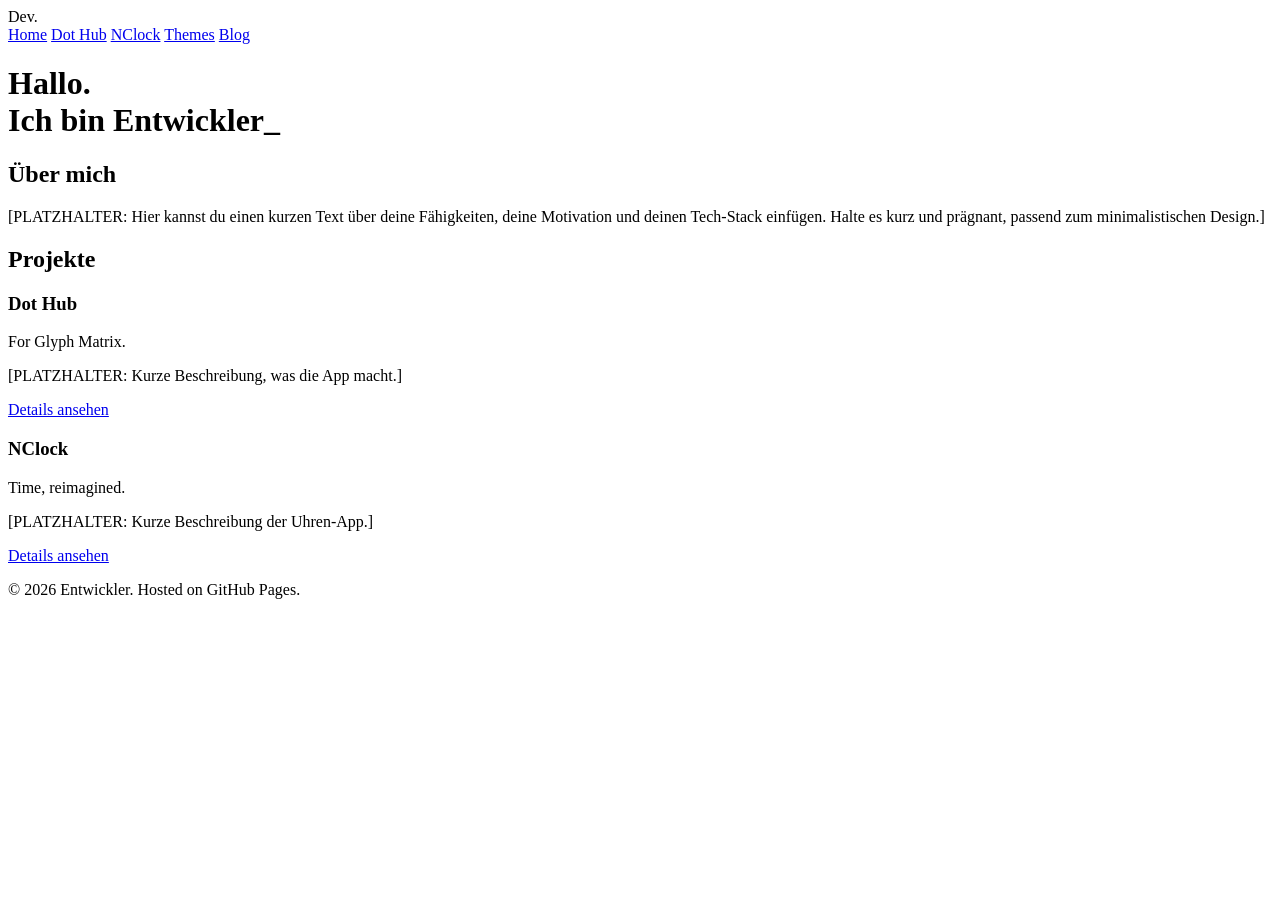
==== index.html @ e335de73 "Add initial HTML structure for developer portfolio" ====
<!DOCTYPE html>
<html lang="de">
<head>
    <meta charset="UTF-8">
    <meta name="viewport" content="width=device-width, initial-scale=1.0">
    <title>Dev Portfolio | Nothing Style</title>
    <link href="https://fonts.googleapis.com/css2?family=Space+Mono:wght@400;700&display=swap" rel="stylesheet">
    <link rel="stylesheet" href="style.css">
</head>
<body>
    <div class="container">
        <header>
            <div class="logo">Dev<span>.</span></div>
            <nav>
                <a href="index.html">Home</a>
                <a href="dot-hub.html">Dot Hub</a>
                <a href="nclock.html">NClock</a>
                <a href="themes.html">Themes</a>
                <a href="blog.html">Blog</a>
            </nav>
        </header>

        <main>
            <h1>Hallo. <br>Ich bin Entwickler<span class="accent">_</span></h1>
            
            <section id="about">
                <h2>Über mich</h2>
                <p>[PLATZHALTER: Hier kannst du einen kurzen Text über deine Fähigkeiten, deine Motivation und deinen Tech-Stack einfügen. Halte es kurz und prägnant, passend zum minimalistischen Design.]</p>
            </section>

            <section id="projects">
                <h2>Projekte</h2>
                <div class="grid">
                    <div class="card">
                        <h3>Dot Hub</h3>
                        <p>For Glyph Matrix.</p>
                        <p>[PLATZHALTER: Kurze Beschreibung, was die App macht.]</p>
                        <a href="dot-hub.html" class="btn">Details ansehen</a>
                    </div>
                    
                    <div class="card">
                        <h3>NClock</h3>
                        <p>Time, reimagined.</p>
                        <p>[PLATZHALTER: Kurze Beschreibung der Uhren-App.]</p>
                        <a href="nclock.html" class="btn">Details ansehen</a>
                    </div>
                </div>
            </section>
        </main>

        <footer>
            <p>© 2026 Entwickler. Hosted on GitHub Pages.</p>
        </footer>
    </div>
</body>
</html>
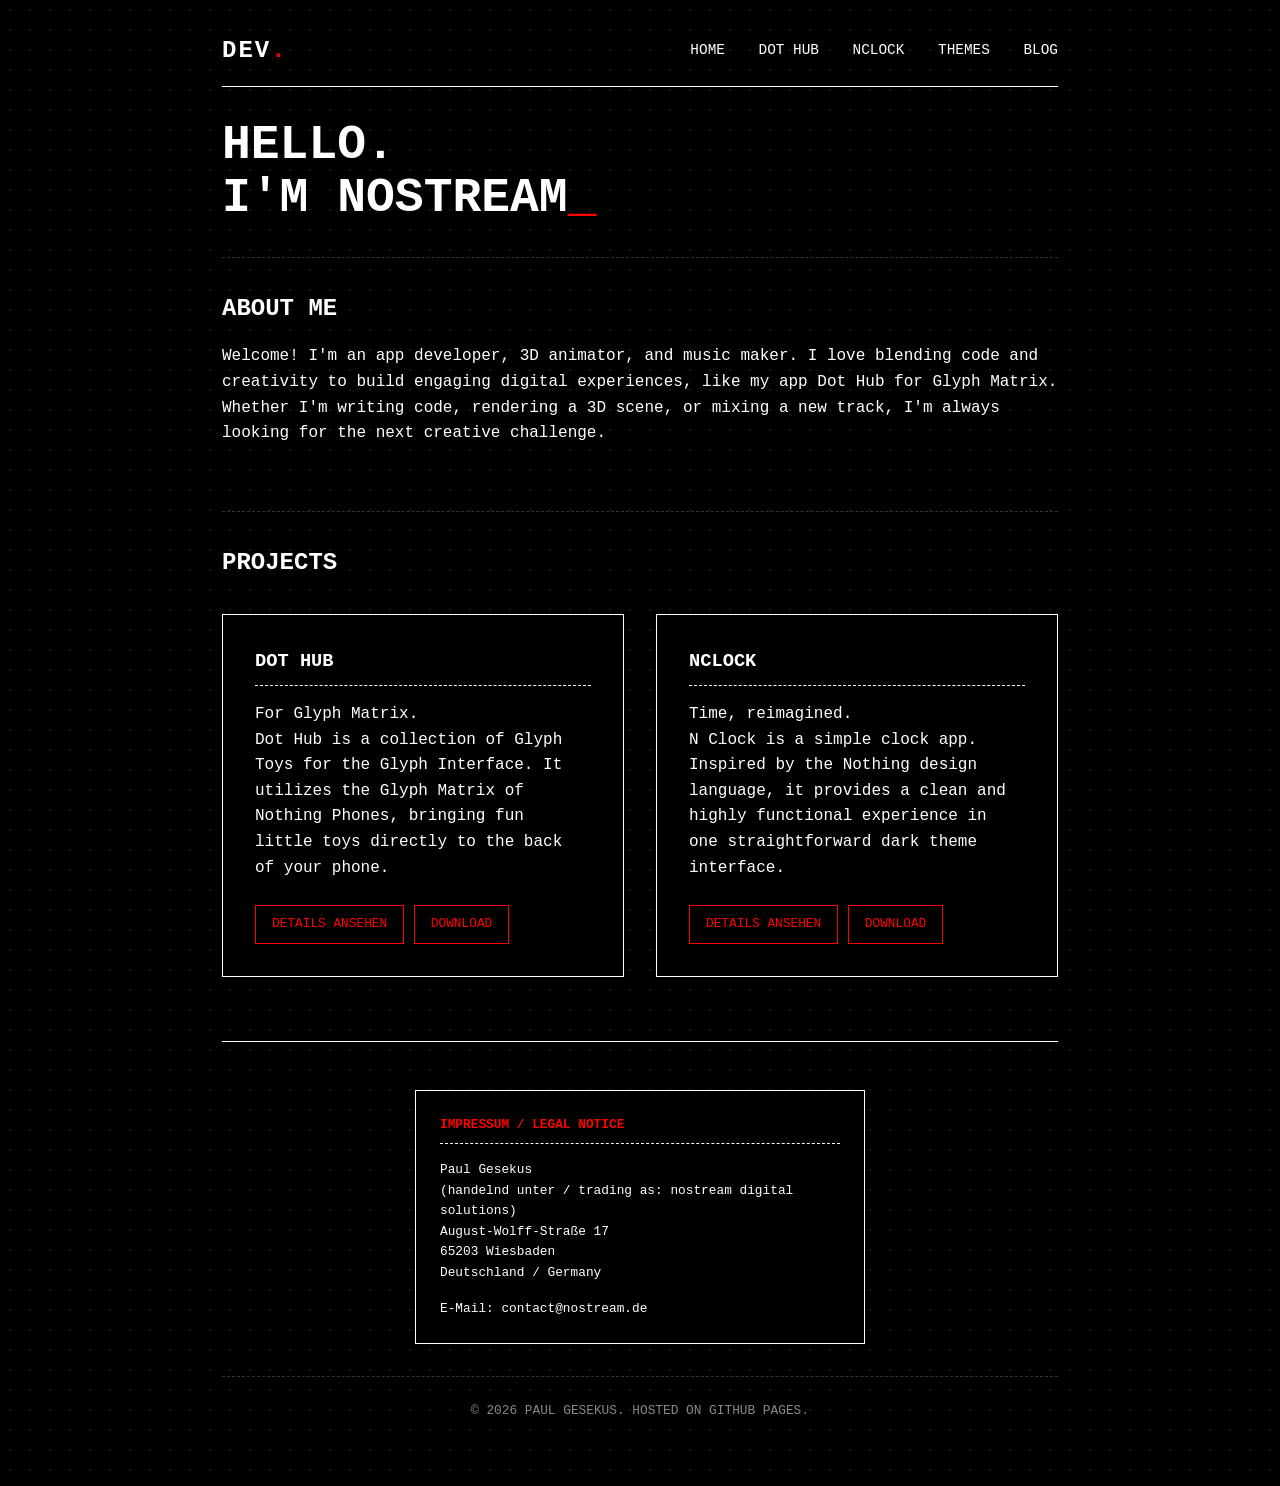
==== commit 2c07abb6: "Update content to English, populate details, and add footer imprint with styles" ====
--- a/index.html
+++ b/index.html
@@ -5,7 +5,7 @@
     <meta name="viewport" content="width=device-width, initial-scale=1.0">
     <title>Dev Portfolio | Nothing Style</title>
     <link href="https://fonts.googleapis.com/css2?family=Space+Mono:wght@400;700&display=swap" rel="stylesheet">
-    <link rel="stylesheet" href="style.css">
+    <link rel="stylesheet" href="stylesheet.css">
 </head>
 <body>
     <div class="container">
@@ -21,35 +21,54 @@
         </header>
 
         <main>
-            <h1>Hallo. <br>Ich bin Entwickler<span class="accent">_</span></h1>
+            <h1>Hello. <br>I'm nostream<span class="accent">_</span></h1>
             
             <section id="about">
-                <h2>Über mich</h2>
-                <p>[PLATZHALTER: Hier kannst du einen kurzen Text über deine Fähigkeiten, deine Motivation und deinen Tech-Stack einfügen. Halte es kurz und prägnant, passend zum minimalistischen Design.]</p>
+                <h2>About me</h2>
+                <p>Welcome! I'm an app developer, 3D animator, and music maker. I love blending code and creativity to build engaging digital experiences, like my app Dot Hub for Glyph Matrix. Whether I'm writing code, rendering a 3D scene, or mixing a new track, I'm always looking for the next creative challenge.</p>
             </section>
 
             <section id="projects">
-                <h2>Projekte</h2>
+                <h2>Projects</h2>
                 <div class="grid">
                     <div class="card">
                         <h3>Dot Hub</h3>
                         <p>For Glyph Matrix.</p>
-                        <p>[PLATZHALTER: Kurze Beschreibung, was die App macht.]</p>
+                        <p>Dot Hub is a collection of Glyph Toys for the Glyph Interface. It utilizes the Glyph Matrix of Nothing Phones, bringing fun little toys directly to the back of your phone.</p>
                         <a href="dot-hub.html" class="btn">Details ansehen</a>
+                        <a href="https://play.google.com/store/apps/details?id=com.gesekus.dothub" class="btn">Download</a>
                     </div>
                     
                     <div class="card">
                         <h3>NClock</h3>
                         <p>Time, reimagined.</p>
-                        <p>[PLATZHALTER: Kurze Beschreibung der Uhren-App.]</p>
+                        <p>N Clock is a simple clock app. Inspired by the Nothing design language, it provides a clean and highly functional experience in one straightforward dark theme interface.
+                        </p>
                         <a href="nclock.html" class="btn">Details ansehen</a>
+                        <a href="https://play.google.com/store/apps/details?id=de.nostream.nclock" class="btn">Download</a>
                     </div>
                 </div>
             </section>
         </main>
 
         <footer>
-            <p>© 2026 Entwickler. Hosted on GitHub Pages.</p>
+            <div class="imprint">
+                <strong>Impressum / Legal Notice</strong>
+                <p>
+                    Paul Gesekus<br>
+                    (handelnd unter / trading as: nostream digital solutions)<br>
+                    August-Wolff-Straße 17<br>
+                    65203 Wiesbaden<br>
+                    Deutschland / Germany
+                </p>
+                <p style="margin-top: 1rem;">
+                    E-Mail: <a href="mailto:contact@nostream.de">contact@nostream.de</a>
+                </p>
+            </div>
+
+            <div class="footer-copyright">
+                <p>© 2026 Paul Gesekus. Hosted on GitHub Pages.</p>
+            </div>
         </footer>
     </div>
 </body>
--- a/stylesheet.css
+++ b/stylesheet.css
@@ -0,0 +1,186 @@
+:root {
+    --bg-color: #000000;
+    --fg-color: #ffffff;
+    --accent-color: #ff0000;
+    --dot-color: #1a1a1a;
+    --font-main: 'Space Mono', monospace;
+}
+
+* {
+    box-sizing: border-box;
+    margin: 0;
+    padding: 0;
+}
+
+body {
+    background-color: var(--bg-color);
+    /* Minimalistisches Punktmuster für den Nothing-Vibe */
+    background-image: radial-gradient(var(--dot-color) 1px, transparent 1px);
+    background-size: 20px 20px;
+    color: var(--fg-color);
+    font-family: var(--font-main);
+    line-height: 1.6;
+}
+
+.container {
+    max-width: 900px;
+    margin: 0 auto;
+    padding: 2rem;
+}
+
+header {
+    border-bottom: 1px solid var(--fg-color);
+    padding-bottom: 1rem;
+    margin-bottom: 2rem;
+    display: flex;
+    justify-content: space-between;
+    align-items: center;
+}
+
+.logo {
+    font-size: 1.5rem;
+    font-weight: 700;
+    text-transform: uppercase;
+    letter-spacing: 2px;
+}
+
+.logo span {
+    color: var(--accent-color);
+}
+
+nav a {
+    color: var(--fg-color);
+    text-decoration: none;
+    margin-left: 1.5rem;
+    text-transform: uppercase;
+    font-size: 0.9rem;
+    transition: color 0.3s ease;
+}
+
+nav a:hover {
+    color: var(--accent-color);
+}
+
+h1, h2, h3 {
+    text-transform: uppercase;
+    margin-bottom: 1rem;
+    font-weight: 700;
+}
+
+h1 {
+    font-size: 3rem;
+    line-height: 1.1;
+    margin-bottom: 2rem;
+}
+
+.accent {
+    color: var(--accent-color);
+}
+
+/* Grid für Projekte */
+.grid {
+    display: grid;
+    grid-template-columns: 1fr 1fr;
+    gap: 2rem;
+    margin-top: 2rem;
+    margin-bottom: 4rem;
+}
+
+.card {
+    border: 1px solid var(--fg-color);
+    padding: 2rem;
+    background-color: var(--bg-color);
+    transition: all 0.3s ease;
+}
+
+.card:hover {
+    border-color: var(--accent-color);
+    transform: translateY(-5px);
+}
+
+.card h3 {
+    border-bottom: 1px dashed var(--fg-color);
+    padding-bottom: 0.5rem;
+}
+
+.btn {
+    display: inline-block;
+    margin-top: 1.5rem;
+    padding: 0.5rem 1rem;
+    border: 1px solid var(--accent-color);
+    color: var(--accent-color);
+    text-decoration: none;
+    text-transform: uppercase;
+    font-size: 0.8rem;
+    transition: all 0.3s ease;
+}
+
+.btn:hover {
+    background-color: var(--accent-color);
+    color: var(--bg-color);
+}
+
+section {
+    margin-bottom: 4rem;
+    border-top: 1px dashed #333;
+    padding-top: 2rem;
+}
+
+footer {
+    text-align: center;
+    border-top: 1px solid var(--fg-color);
+    padding: 3rem 0 2rem 0;
+    margin-top: 4rem;
+    font-size: 0.8rem;
+}
+
+.imprint {
+    text-align: left;
+    max-width: 450px;
+    margin: 0 auto 2rem auto;
+    border: 1px solid var(--fg-color);
+    padding: 1.5rem;
+    text-transform: none; /* Bessere Lesbarkeit für Adressdaten */
+    background-color: var(--bg-color);
+}
+
+.imprint strong {
+    text-transform: uppercase;
+    color: var(--accent-color);
+    display: block;
+    margin-bottom: 1rem;
+    border-bottom: 1px dashed var(--fg-color);
+    padding-bottom: 0.5rem;
+}
+
+.imprint a {
+    color: var(--fg-color);
+    text-decoration: none;
+    transition: color 0.3s ease;
+}
+
+.imprint a:hover {
+    color: var(--accent-color);
+}
+
+.footer-copyright {
+    text-transform: uppercase;
+    border-top: 1px dashed #333;
+    padding-top: 1.5rem;
+    color: #888;
+}
+
+@media (max-width: 768px) {
+    .grid {
+        grid-template-columns: 1fr;
+    }
+    header {
+        flex-direction: column;
+        align-items: flex-start;
+        gap: 1rem;
+    }
+    nav a {
+        margin-left: 0;
+        margin-right: 1.5rem;
+    }
+}
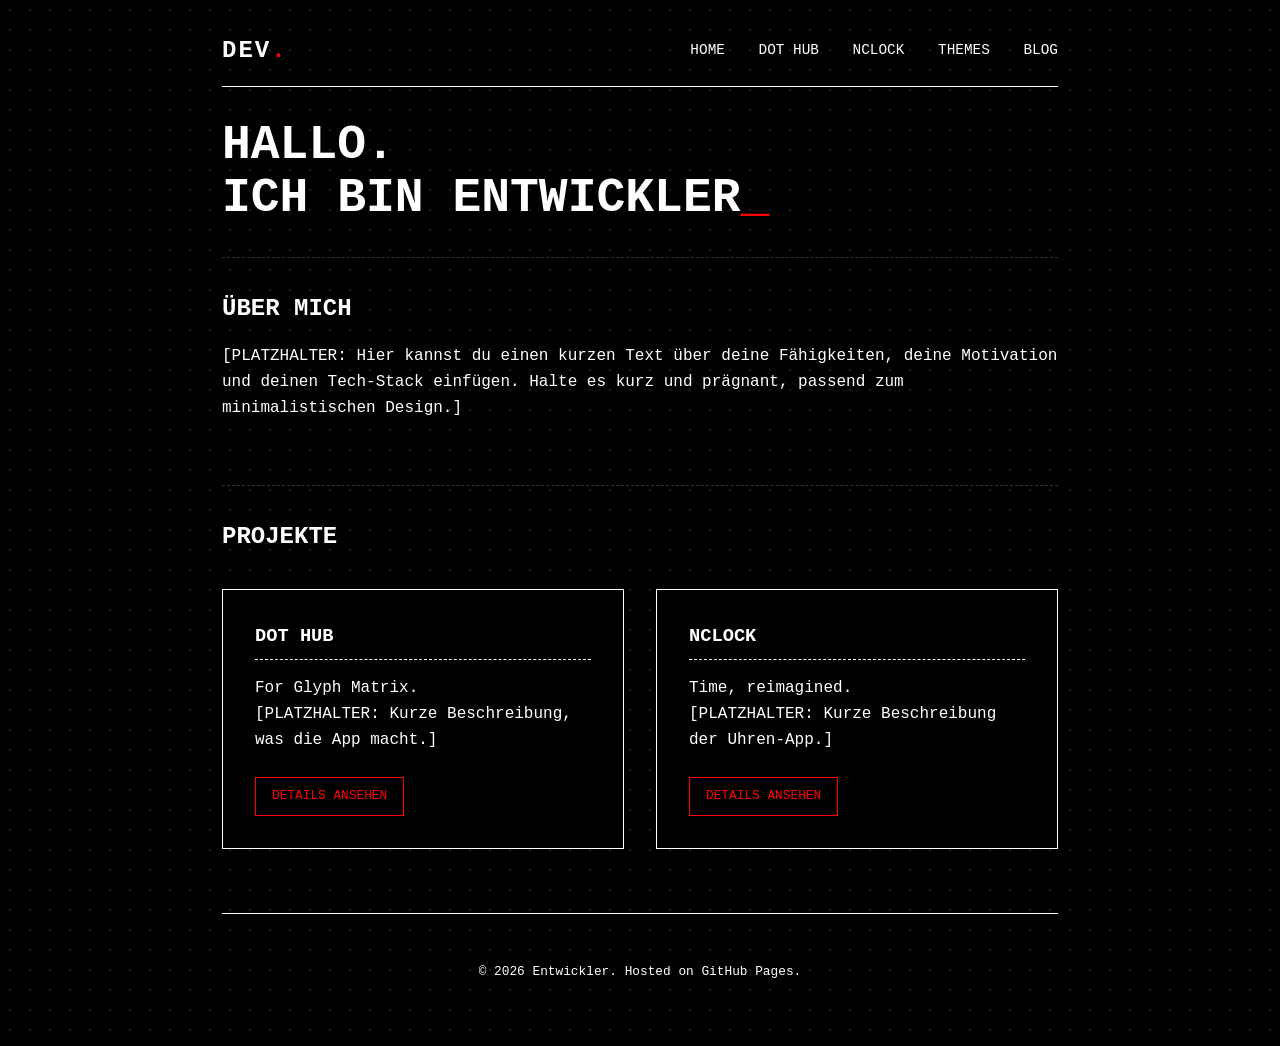
==== commit e1e4994e: "Merge pull request #1 from pgsk33/patch-1 Add opening body tag in index.html" ====
--- a/index.html
+++ b/index.html
@@ -7,6 +7,7 @@
     <link href="https://fonts.googleapis.com/css2?family=Space+Mono:wght@400;700&display=swap" rel="stylesheet">
     <link rel="stylesheet" href="stylesheet.css">
 </head>
+    
 <body>
     <div class="container">
         <header>
@@ -21,54 +22,35 @@
         </header>
 
         <main>
-            <h1>Hello. <br>I'm nostream<span class="accent">_</span></h1>
+            <h1>Hallo. <br>Ich bin Entwickler<span class="accent">_</span></h1>
             
             <section id="about">
-                <h2>About me</h2>
-                <p>Welcome! I'm an app developer, 3D animator, and music maker. I love blending code and creativity to build engaging digital experiences, like my app Dot Hub for Glyph Matrix. Whether I'm writing code, rendering a 3D scene, or mixing a new track, I'm always looking for the next creative challenge.</p>
+                <h2>Über mich</h2>
+                <p>[PLATZHALTER: Hier kannst du einen kurzen Text über deine Fähigkeiten, deine Motivation und deinen Tech-Stack einfügen. Halte es kurz und prägnant, passend zum minimalistischen Design.]</p>
             </section>
 
             <section id="projects">
-                <h2>Projects</h2>
+                <h2>Projekte</h2>
                 <div class="grid">
                     <div class="card">
                         <h3>Dot Hub</h3>
                         <p>For Glyph Matrix.</p>
-                        <p>Dot Hub is a collection of Glyph Toys for the Glyph Interface. It utilizes the Glyph Matrix of Nothing Phones, bringing fun little toys directly to the back of your phone.</p>
+                        <p>[PLATZHALTER: Kurze Beschreibung, was die App macht.]</p>
                         <a href="dot-hub.html" class="btn">Details ansehen</a>
-                        <a href="https://play.google.com/store/apps/details?id=com.gesekus.dothub" class="btn">Download</a>
                     </div>
                     
                     <div class="card">
                         <h3>NClock</h3>
                         <p>Time, reimagined.</p>
-                        <p>N Clock is a simple clock app. Inspired by the Nothing design language, it provides a clean and highly functional experience in one straightforward dark theme interface.
-                        </p>
+                        <p>[PLATZHALTER: Kurze Beschreibung der Uhren-App.]</p>
                         <a href="nclock.html" class="btn">Details ansehen</a>
-                        <a href="https://play.google.com/store/apps/details?id=de.nostream.nclock" class="btn">Download</a>
                     </div>
                 </div>
             </section>
         </main>
 
         <footer>
-            <div class="imprint">
-                <strong>Impressum / Legal Notice</strong>
-                <p>
-                    Paul Gesekus<br>
-                    (handelnd unter / trading as: nostream digital solutions)<br>
-                    August-Wolff-Straße 17<br>
-                    65203 Wiesbaden<br>
-                    Deutschland / Germany
-                </p>
-                <p style="margin-top: 1rem;">
-                    E-Mail: <a href="mailto:contact@nostream.de">contact@nostream.de</a>
-                </p>
-            </div>
-
-            <div class="footer-copyright">
-                <p>© 2026 Paul Gesekus. Hosted on GitHub Pages.</p>
-            </div>
+            <p>© 2026 Entwickler. Hosted on GitHub Pages.</p>
         </footer>
     </div>
 </body>
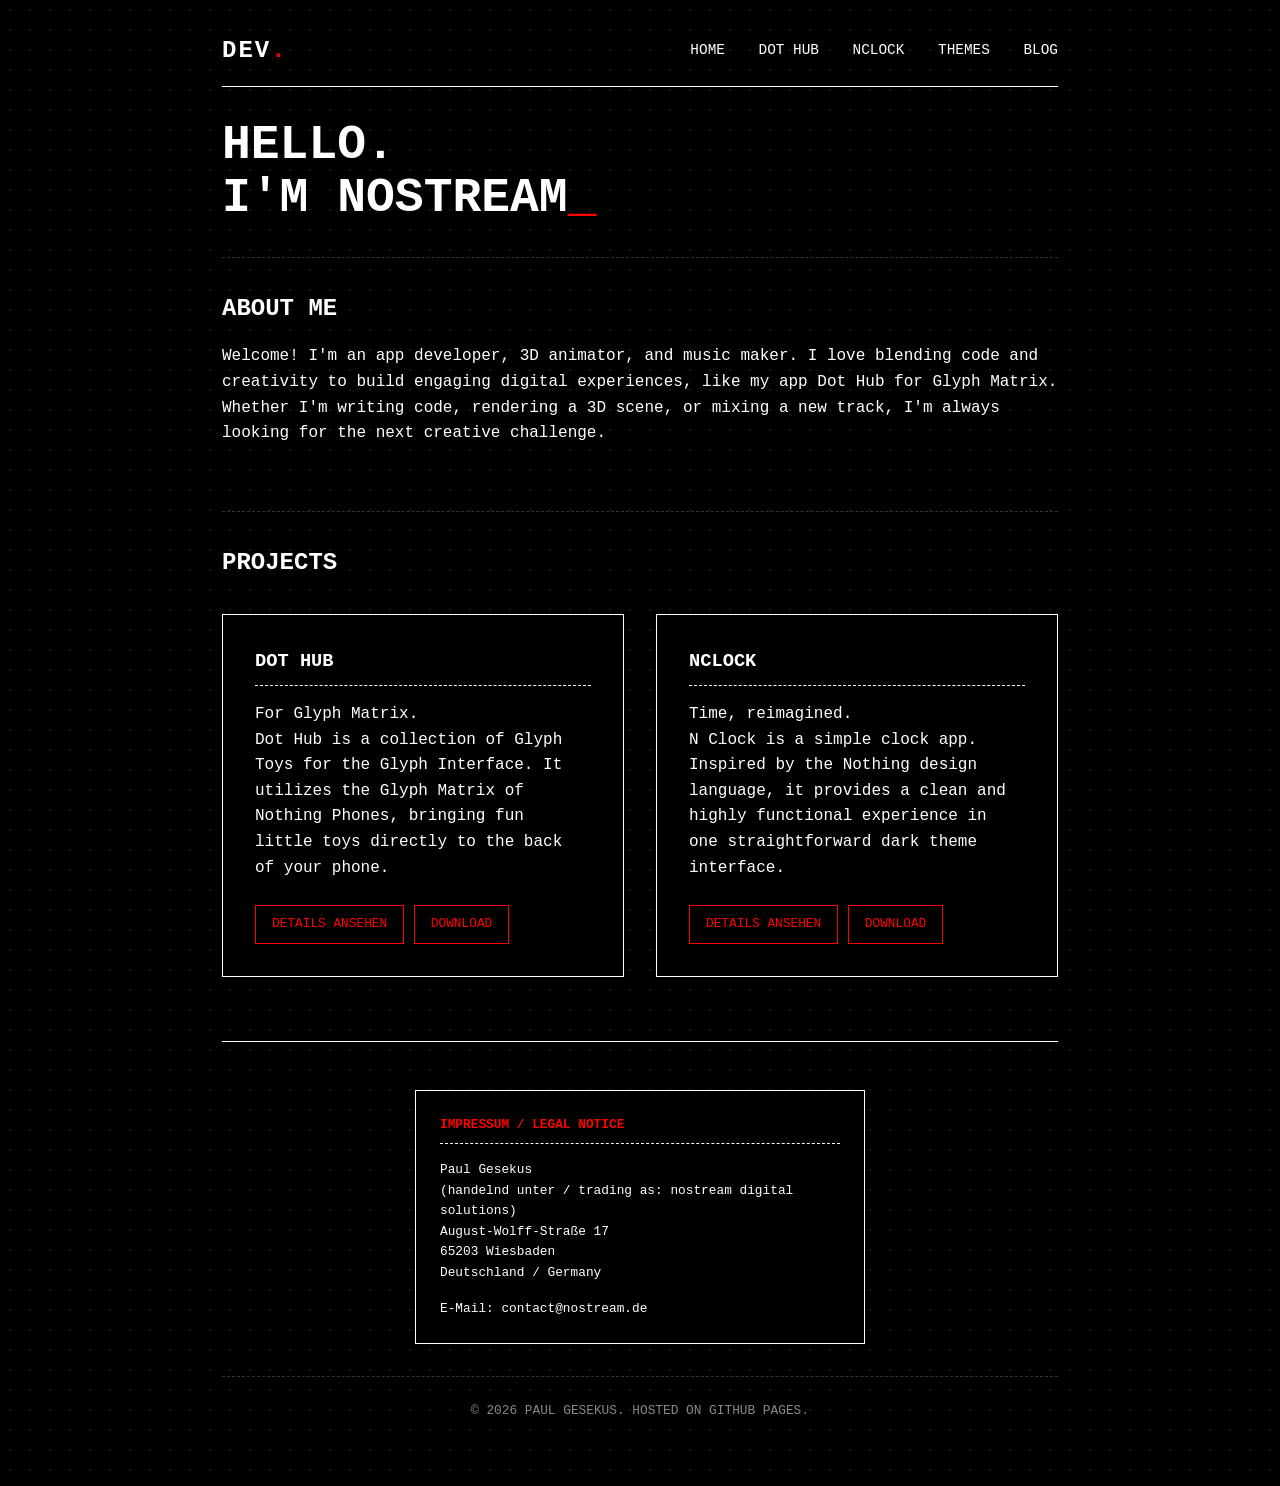
==== commit f0c0e40c: "Merge pull request #2 from pgsk33/main Update content to English, populate details, and add footer i" ====
--- a/index.html
+++ b/index.html
@@ -22,35 +22,54 @@
         </header>
 
         <main>
-            <h1>Hallo. <br>Ich bin Entwickler<span class="accent">_</span></h1>
+            <h1>Hello. <br>I'm nostream<span class="accent">_</span></h1>
             
             <section id="about">
-                <h2>Über mich</h2>
-                <p>[PLATZHALTER: Hier kannst du einen kurzen Text über deine Fähigkeiten, deine Motivation und deinen Tech-Stack einfügen. Halte es kurz und prägnant, passend zum minimalistischen Design.]</p>
+                <h2>About me</h2>
+                <p>Welcome! I'm an app developer, 3D animator, and music maker. I love blending code and creativity to build engaging digital experiences, like my app Dot Hub for Glyph Matrix. Whether I'm writing code, rendering a 3D scene, or mixing a new track, I'm always looking for the next creative challenge.</p>
             </section>
 
             <section id="projects">
-                <h2>Projekte</h2>
+                <h2>Projects</h2>
                 <div class="grid">
                     <div class="card">
                         <h3>Dot Hub</h3>
                         <p>For Glyph Matrix.</p>
-                        <p>[PLATZHALTER: Kurze Beschreibung, was die App macht.]</p>
+                        <p>Dot Hub is a collection of Glyph Toys for the Glyph Interface. It utilizes the Glyph Matrix of Nothing Phones, bringing fun little toys directly to the back of your phone.</p>
                         <a href="dot-hub.html" class="btn">Details ansehen</a>
+                        <a href="https://play.google.com/store/apps/details?id=com.gesekus.dothub" class="btn">Download</a>
                     </div>
                     
                     <div class="card">
                         <h3>NClock</h3>
                         <p>Time, reimagined.</p>
-                        <p>[PLATZHALTER: Kurze Beschreibung der Uhren-App.]</p>
+                        <p>N Clock is a simple clock app. Inspired by the Nothing design language, it provides a clean and highly functional experience in one straightforward dark theme interface.
+                        </p>
                         <a href="nclock.html" class="btn">Details ansehen</a>
+                        <a href="https://play.google.com/store/apps/details?id=de.nostream.nclock" class="btn">Download</a>
                     </div>
                 </div>
             </section>
         </main>
 
         <footer>
-            <p>© 2026 Entwickler. Hosted on GitHub Pages.</p>
+            <div class="imprint">
+                <strong>Impressum / Legal Notice</strong>
+                <p>
+                    Paul Gesekus<br>
+                    (handelnd unter / trading as: nostream digital solutions)<br>
+                    August-Wolff-Straße 17<br>
+                    65203 Wiesbaden<br>
+                    Deutschland / Germany
+                </p>
+                <p style="margin-top: 1rem;">
+                    E-Mail: <a href="mailto:contact@nostream.de">contact@nostream.de</a>
+                </p>
+            </div>
+
+            <div class="footer-copyright">
+                <p>© 2026 Paul Gesekus. Hosted on GitHub Pages.</p>
+            </div>
         </footer>
     </div>
 </body>
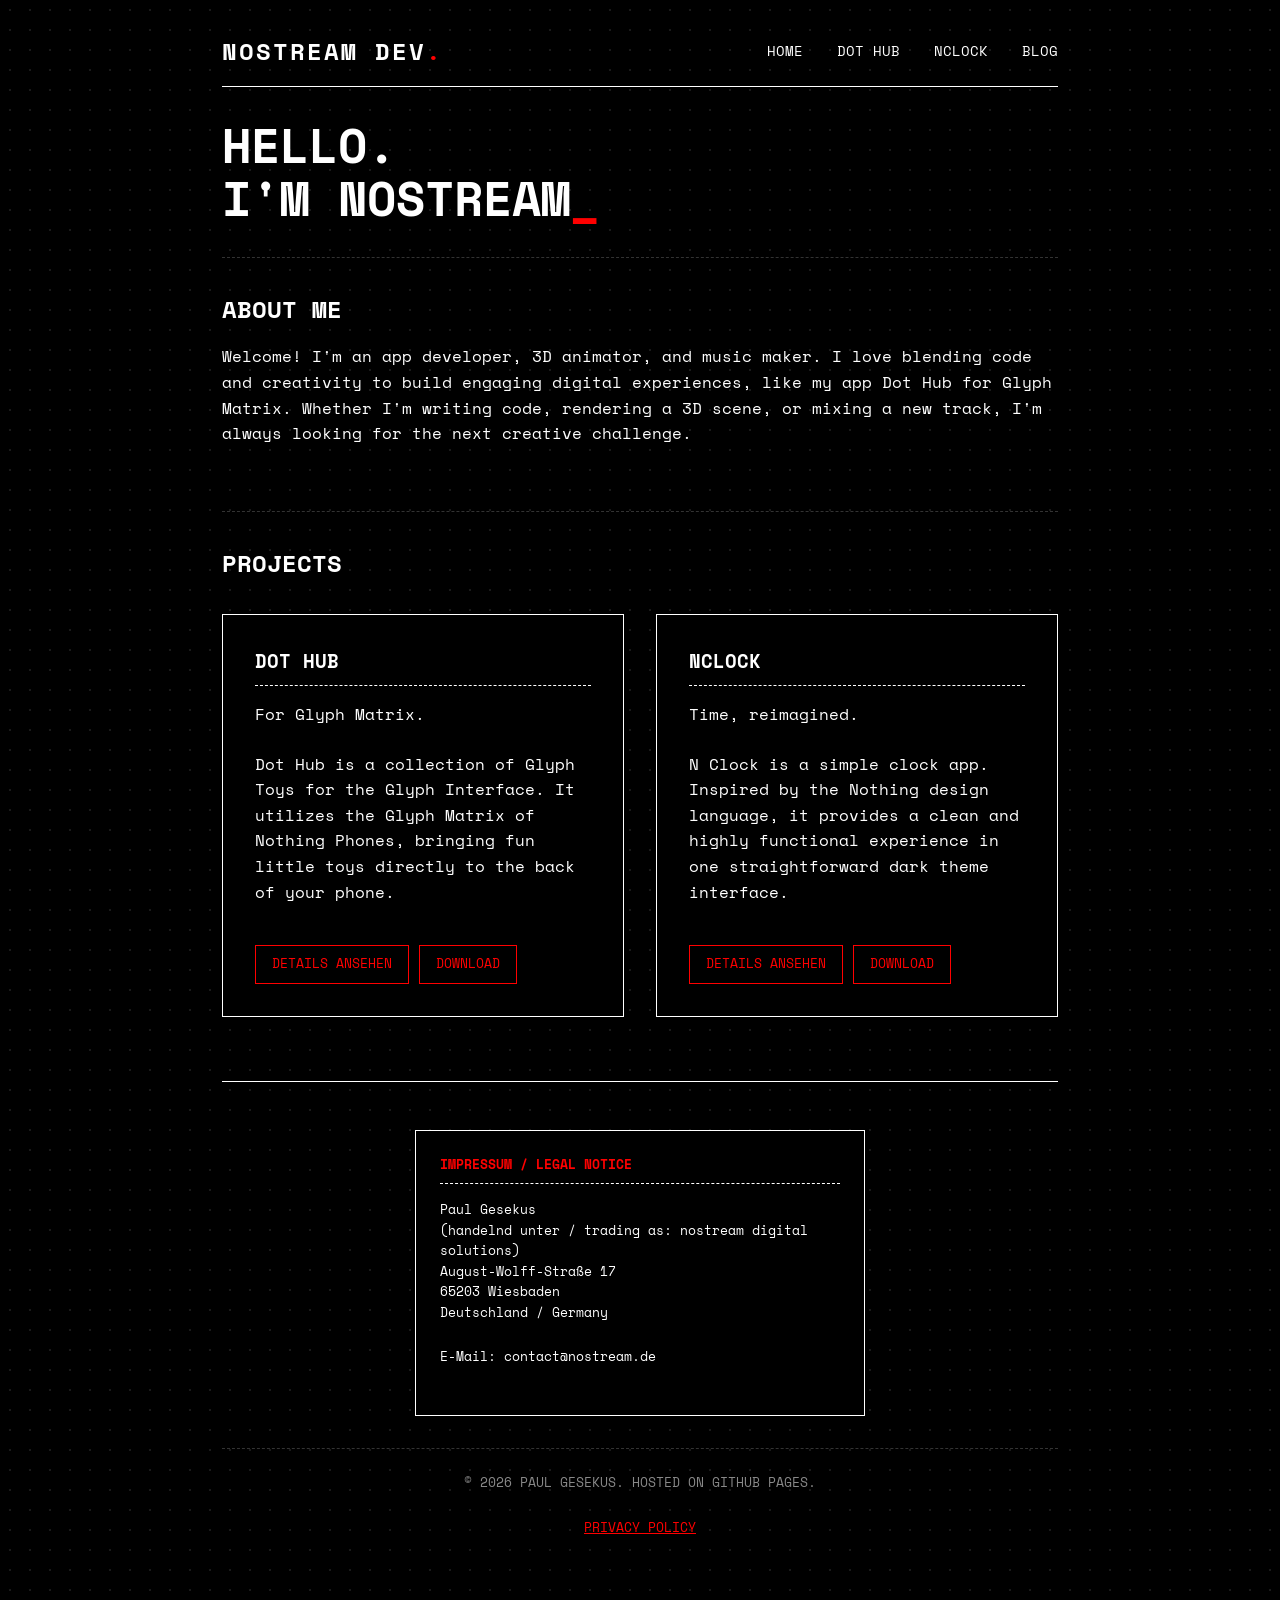
==== commit 05da2bc0: "Merge pull request #4 from pgsk33/main Update site content, add new pages, and migrate to local font" ====
--- a/index.html
+++ b/index.html
@@ -3,20 +3,18 @@
 <head>
     <meta charset="UTF-8">
     <meta name="viewport" content="width=device-width, initial-scale=1.0">
-    <title>Dev Portfolio | Nothing Style</title>
-    <link href="https://fonts.googleapis.com/css2?family=Space+Mono:wght@400;700&display=swap" rel="stylesheet">
+    <title>nostream dev | Home</title>
     <link rel="stylesheet" href="stylesheet.css">
 </head>
     
 <body>
     <div class="container">
         <header>
-            <div class="logo">Dev<span>.</span></div>
+            <div class="logo">nostream dev<span>.</span></div>
             <nav>
                 <a href="index.html">Home</a>
                 <a href="dot-hub.html">Dot Hub</a>
                 <a href="nclock.html">NClock</a>
-                <a href="themes.html">Themes</a>
                 <a href="blog.html">Blog</a>
             </nav>
         </header>
@@ -39,7 +37,7 @@
                         <a href="dot-hub.html" class="btn">Details ansehen</a>
                         <a href="https://play.google.com/store/apps/details?id=com.gesekus.dothub" class="btn">Download</a>
                     </div>
-                    
+
                     <div class="card">
                         <h3>NClock</h3>
                         <p>Time, reimagined.</p>
@@ -69,6 +67,7 @@
 
             <div class="footer-copyright">
                 <p>© 2026 Paul Gesekus. Hosted on GitHub Pages.</p>
+                <a href="privacy_policy.html" class="accent" style="margin: 20px;">Privacy Policy</a>
             </div>
         </footer>
     </div>
--- a/stylesheet.css
+++ b/stylesheet.css
@@ -14,12 +14,29 @@
 
 body {
     background-color: var(--bg-color);
-    /* Minimalistisches Punktmuster für den Nothing-Vibe */
     background-image: radial-gradient(var(--dot-color) 1px, transparent 1px);
     background-size: 20px 20px;
     color: var(--fg-color);
     font-family: var(--font-main);
     line-height: 1.6;
+}
+
+/* --- LOKALE SCHRIFTARTEN --- */
+
+/* Normal (Regular) */
+@font-face {
+    font-family: 'Space Mono';
+    src: url('fonts/SpaceMono-Regular.ttf') format('truetype');
+    font-weight: 400;
+    font-style: normal;
+}
+
+/* Fett (Bold) */
+@font-face {
+    font-family: 'Space Mono';
+    src: url('fonts/SpaceMono-Bold.ttf') format('truetype');
+    font-weight: 700;
+    font-style: normal;
 }
 
 .container {
@@ -28,6 +45,7 @@
     padding: 2rem;
 }
 
+/* Header & Nav */
 header {
     border-bottom: 1px solid var(--fg-color);
     padding-bottom: 1rem;
@@ -57,10 +75,11 @@
     transition: color 0.3s ease;
 }
 
-nav a:hover {
-    color: var(--accent-color);
-}
-
+nav a:hover, nav a.accent {
+    color: var(--accent-color);
+}
+
+/* Typography */
 h1, h2, h3 {
     text-transform: uppercase;
     margin-bottom: 1rem;
@@ -77,7 +96,35 @@
     color: var(--accent-color);
 }
 
-/* Grid für Projekte */
+p {
+    margin-bottom: 1.5rem;
+}
+
+/* Global Elements */
+.btn {
+    display: inline-block;
+    padding: 0.5rem 1rem;
+    border: 1px solid var(--accent-color);
+    color: var(--accent-color);
+    text-decoration: none;
+    text-transform: uppercase;
+    font-size: 0.8rem;
+    transition: all 0.3s ease;
+    margin-top: 1rem;
+}
+
+.btn:hover {
+    background-color: var(--accent-color);
+    color: var(--bg-color);
+}
+
+section {
+    margin-bottom: 4rem;
+    border-top: 1px dashed #333;
+    padding-top: 2rem;
+}
+
+/* --- INDEX.HTML: Grid für Projekte --- */
 .grid {
     display: grid;
     grid-template-columns: 1fr 1fr;
@@ -101,31 +148,115 @@
 .card h3 {
     border-bottom: 1px dashed var(--fg-color);
     padding-bottom: 0.5rem;
-}
-
-.btn {
-    display: inline-block;
-    margin-top: 1.5rem;
-    padding: 0.5rem 1rem;
+    color: var(--fg-color);
+}
+
+/* --- DOT-HUB.HTML: Highlights & Toy Sections --- */
+.highlights {
+    display: flex;
+    justify-content: space-between;
+    gap: 1rem;
+    margin: 2rem 0;
+    padding: 2rem;
     border: 1px solid var(--accent-color);
-    color: var(--accent-color);
-    text-decoration: none;
+    background-color: var(--dot-color);
+}
+
+.highlight-item {
+    text-align: center;
+}
+
+.highlight-item .number {
+    display: block;
+    font-size: 2.5rem;
+    font-weight: 700;
+    color: var(--fg-color);
+}
+
+.highlight-item .label {
     text-transform: uppercase;
     font-size: 0.8rem;
-    transition: all 0.3s ease;
-}
-
-.btn:hover {
-    background-color: var(--accent-color);
-    color: var(--bg-color);
-}
-
-section {
+    color: var(--accent-color);
+}
+
+.toy-section {
+    display: flex;
+    gap: 2rem;
+    align-items: center;
     margin-bottom: 4rem;
-    border-top: 1px dashed #333;
-    padding-top: 2rem;
-}
-
+    border: 1px solid #333;
+    padding: 2rem;
+    background-color: rgba(0,0,0,0.5);
+}
+
+.toy-section:nth-child(even) {
+    flex-direction: row-reverse;
+}
+
+.toy-image {
+    width: 200px;
+    height: 200px;
+    border: 1px solid var(--fg-color);
+    flex-shrink: 0;
+}
+
+.toy-image img {
+    width: 100%;
+    height: 100%;
+    object-fit: cover;
+}
+
+.toy-content {
+    flex-grow: 1;
+}
+
+.toy-content h3 {
+    border-bottom: 1px solid var(--fg-color);
+    padding-bottom: 0.5rem;
+    color: var(--fg-color);
+}
+
+/* Compatibility Badges */
+.compatibility {
+    margin-bottom: 1rem;
+    display: flex;
+    gap: 0.5rem;
+    font-size: 0.75rem;
+    text-transform: uppercase;
+}
+
+.compatible {
+    padding: 2px 6px;
+    border: 1px solid var(--fg-color);
+    color: var(--fg-color);
+}
+
+.compatible.yes {
+    border-color: #00ff00;
+    color: #00ff00;
+}
+
+.compatible.no {
+    border-color: #333;
+    color: #555;
+    text-decoration: line-through;
+}
+
+.mini-toy {
+    border: 1px solid #333;
+    padding: 1rem;
+    margin-bottom: 4rem;
+    display: flex;
+    align-items: center;
+    gap: 1rem;
+}
+
+.mini-toy h3 {
+    margin-bottom: 0;
+    font-size: 1rem;
+}
+
+/* Footer & Imprint */
 footer {
     text-align: center;
     border-top: 1px solid var(--fg-color);
@@ -140,7 +271,7 @@
     margin: 0 auto 2rem auto;
     border: 1px solid var(--fg-color);
     padding: 1.5rem;
-    text-transform: none; /* Bessere Lesbarkeit für Adressdaten */
+    text-transform: none;
     background-color: var(--bg-color);
 }
 
@@ -170,6 +301,7 @@
     color: #888;
 }
 
+/* Mobile Responsiveness */
 @media (max-width: 768px) {
     .grid {
         grid-template-columns: 1fr;
@@ -183,4 +315,12 @@
         margin-left: 0;
         margin-right: 1.5rem;
     }
-}
+    .toy-section, .toy-section:nth-child(even) {
+        flex-direction: column;
+        text-align: left;
+    }
+    .toy-image {
+        margin: 0 auto;
+    }
+}
+
